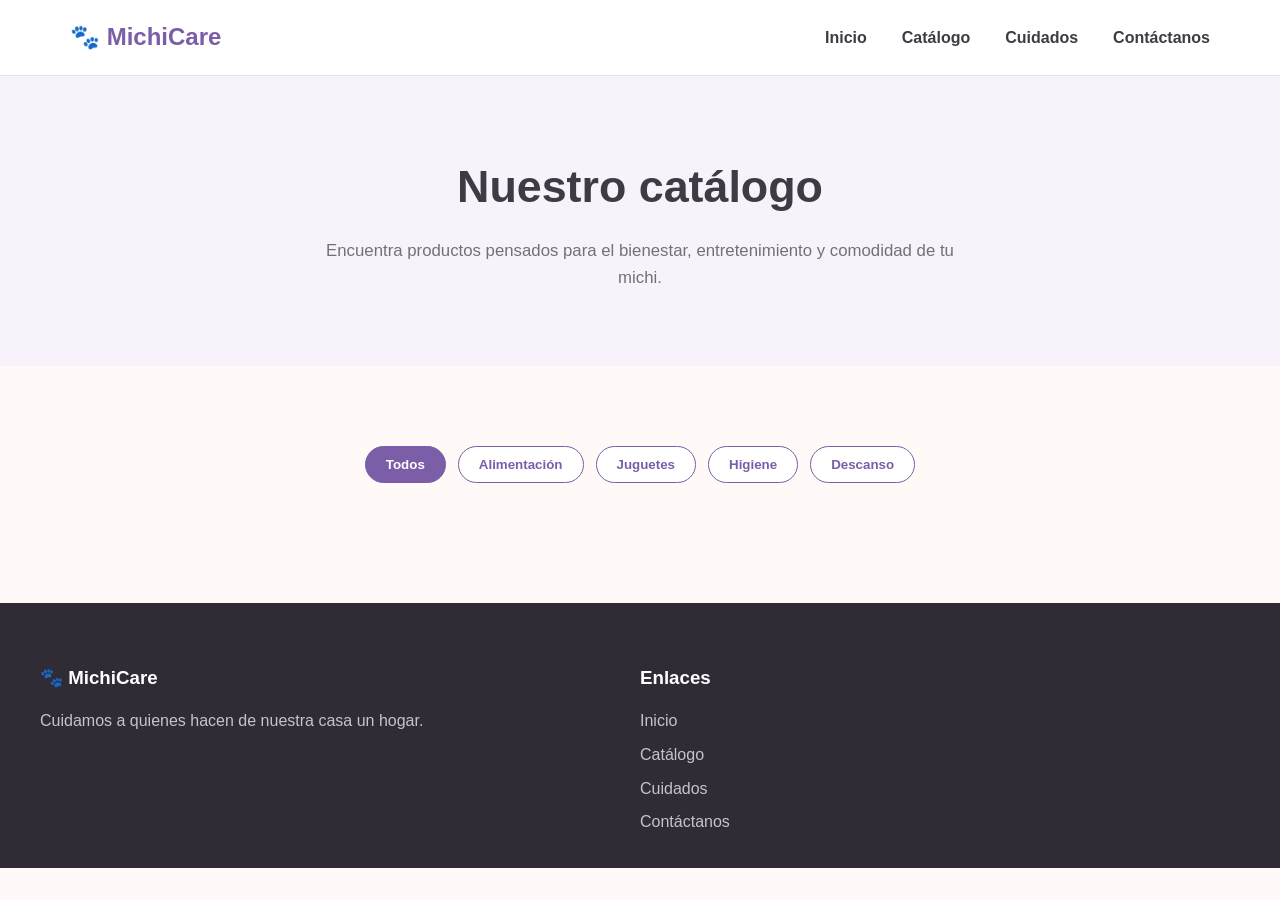
==== catalogo.html @ 88aca86c "Creacion de nuevos html y modificaciones de index y styles" ====
<!DOCTYPE html>
<html lang="es">
<head>
    <meta charset="UTF-8">
    <meta name="viewport" content="width=device-width, initial-scale=1.0">

    <meta name="description" content="Catálogo de productos para gatos de MichiCare.">

    <title>MichiCare | Catálogo</title>

    <link rel="stylesheet" href="styles.css">
</head>

<body>

    <!-- ENCABEZADO -->
    <header class="header">

        <nav class="navbar">

            <a href="index.html" class="logo">
                🐾 MichiCare
            </a>

            <button class="menu-button" id="menu-button">
                ☰
            </button>

            <ul class="nav-menu" id="nav-menu">

                <li>
                    <a href="index.html">Inicio</a>
                </li>

                <li>
                    <a href="catalogo.html">Catálogo</a>
                </li>

                <li>
                    <a href="cuidados.html">Cuidados</a>
                </li>

                <li>
                    <a href="contacto.html">Contáctanos</a>
                </li>

            </ul>

        </nav>

    </header>


    <main>

        <!-- ENCABEZADO DEL CATÁLOGO -->
        <section class="page-header">

            <h1>
                Nuestro catálogo
            </h1>

            <p>
                Encuentra productos pensados para el bienestar,
                entretenimiento y comodidad de tu michi.
            </p>

        </section>


        <!-- CATÁLOGO -->
        <section class="section">

            <div class="catalog-filters">

                <button
                    class="filter-button active"
                    data-category="todos"
                >
                    Todos
                </button>

                <button
                    class="filter-button"
                    data-category="alimentacion"
                >
                    Alimentación
                </button>

                <button
                    class="filter-button"
                    data-category="juguetes"
                >
                    Juguetes
                </button>

                <button
                    class="filter-button"
                    data-category="higiene"
                >
                    Higiene
                </button>

                <button
                    class="filter-button"
                    data-category="descanso"
                >
                    Descanso
                </button>

            </div>


            <!-- JavaScript genera los productos aquí -->
            <div
                id="products-container"
                class="products-grid"
            >
            </div>

        </section>

    </main>


    <!-- FOOTER -->
    <footer class="footer">

        <div class="footer-content">

            <div>
                <h3>🐾 MichiCare</h3>

                <p>
                    Cuidamos a quienes hacen de nuestra casa
                    un hogar.
                </p>
            </div>


            <div>

                <h3>Enlaces</h3>

                <ul>

                    <li>
                        <a href="index.html">Inicio</a>
                    </li>

                    <li>
                        <a href="catalogo.html">Catálogo</a>
                    </li>

                    <li>
                        <a href="cuidados.html">Cuidados</a>
                    </li>

                    <li>
                        <a href="contacto.html">Contáctanos</a>
                    </li>

                </ul>

            </div>

        </div>
    </footer>
</body>
</html>
---- styles.css ----
/* =========================================
   VARIABLES
========================================= */

:root {
    --color-primary: #7b5ea7;
    --color-primary-dark: #62468d;
    --color-secondary: #f3eafa;

    --color-background: #fffaf7;
    --color-light: #f8f3fb;
    --color-white: #ffffff;

    --color-text: #3f3a43;
    --color-text-light: #756f78;
    --color-text-dark: black;

    --color-border: #e5dfe8;

    --shadow: 0 8px 25px rgba(70, 50, 80, 0.08);

    --radius: 16px;
    --radius-small: 10px;

    --max-width: 1200px;

    --transition: 0.3s ease;
}


/* =========================================
   RESET
========================================= */

* {
    margin: 0;
    padding: 0;
    box-sizing: border-box;
}

html {
    scroll-behavior: smooth;
}

body {
    font-family: Arial, Helvetica, sans-serif;
    background-color: var(--color-background);
    color: var(--color-text);
    line-height: 1.6;
}

img {
    width: 100%;
    display: block;
}

a {
    text-decoration: none;
    color: inherit;
}

ul {
    list-style: none;
}


/* =========================================
   HEADER Y NAVEGACIÓN
========================================= */

.header {
    background-color: var(--color-white);
    border-bottom: 1px solid var(--color-border);
    position: sticky;
    top: 0;
    z-index: 1000;
}

.navbar {
    max-width: var(--max-width);
    margin: 0 auto;
    min-height: 75px;
    display: flex;
    align-items: center;
    justify-content: space-between;
    padding: 0 30px;
}


/* LOGO */

.logo {
    font-size: 1.5rem;
    font-weight: bold;
    color: var(--color-primary);
    transition: var(--transition);
}

.logo:hover {
    color: var(--color-primary-dark);
}


/* MENÚ */

.nav-menu {
    display: flex;
    align-items: center;
    gap: 35px;
}

.nav-menu a {
    color: var(--color-text);
    font-weight: 600;
    transition: var(--transition);
}

.nav-menu a:hover {
    color: var(--color-primary);
}


/* BOTÓN MENÚ MÓVIL */

.menu-button {
    display: none;

    border: none;
    background: none;

    font-size: 1.8rem;
    cursor: pointer;

    color: var(--color-primary);
}


/* =========================================
   BOTONES
========================================= */

.button {
    display: inline-block;
    padding: 12px 24px;
    background-color: var(--color-primary);
    color: var(--color-white);
    border: none;
    border-radius: 30px;
    font-weight: bold;
    cursor: pointer;
    transition: var(--transition);
}

.button:hover {
    background-color: var(--color-primary-dark);
    transform: translateY(-2px);
}

.button-light {
    background-color: var(--color-white);
    color: var(--color-primary);
}

.button-light:hover {
    background-color: var(--color-secondary);
}


/* =========================================
   SECCIONES GENERALES
========================================= */

.section {
    max-width: var(--max-width);
    margin: 0 auto;
    padding: 80px 30px;
}


.section-light {
    max-width: none;
    background-color:#a477e9;
    padding-left: max(30px, calc((100% - var(--max-width)) / 2));
    padding-right: max(30px, calc((100% - var(--max-width)) / 2));

    position: relative;
    margin-top: 60px;
    margin-bottom: 60px;
}
.section-light::before,
.section-light::after {
    content: "";
    position: absolute;
    left: 0;
    width: 100%;
    height: 80px;
    background-color:#a477e9;
    z-index: -1;
}

.section-light::before {
    top: -40px;
    border-radius: 50% 50% 0 0;
}

.section-light::after {
    bottom: -40px;
    border-radius: 0 0 50% 50%;
}


.section h2 {
    text-align: center;
    font-size: 2rem;
    margin-bottom: 15px;
    color: var(--color-text);
}

.section-intro {
    max-width: 700px;
    margin: 0 auto 45px;
    text-align: center;
    color: var(--color-text-light);
}


/* =========================================
   HERO - INICIO
========================================= */

.hero {
    max-width: var(--max-width);
    margin: 0 auto;
    min-height: 550px;
    padding: 70px 30px;
    display: flex;
    align-items: center;
    gap: 60px;
    background-color: #c5b3dfde;
    border-radius: 70PX;
}

.hero-content {
    flex: 1;
}

.hero-subtitle {
    color: var(--color-primary);

    font-weight: bold;

    margin-bottom: 10px;
}

.hero h1 {
    font-size: 3.2rem;
    line-height: 1.15;

    margin-bottom: 20px;

    color: var(--color-text);
}

.hero-content > p:not(.hero-subtitle) {
    color: var(--color-text-light);

    font-size: 1.1rem;

    max-width: 550px;

    margin-bottom: 30px;
}

.hero-image {
    flex: 1;

    max-width: 500px;
}

.hero-image img {
    height: 400px;

    object-fit: cover;

    border-radius: 30px;

    box-shadow: var(--shadow);
}


/* =========================================
   CATEGORÍAS
========================================= */

.categories-grid {
    display:grid;
    grid-template-columns: repeat(4, 1fr);
    gap: 25px;
}

.category-card {
    background-color: var(--color-white);
    padding: 30px 25px;
    border-radius: var(--radius);
    text-align: center;
    box-shadow: var(--shadow);
    transition: var(--transition);
}

.category-card:hover {
    transform: translateY(-5px);
    background-color: #ab8dd8bb
}

.category-icon {
    font-size: 2.5rem;
    margin-bottom: 15px;
}

.category-card h3 {
    margin-bottom: 10px;
}

.category-card p {
    color: var(--color-text-light);

    font-size: 0.95rem;

    margin-bottom: 15px;
}

.category-card a {
    color: var(--color-primary);

    font-weight: bold;
}


/* =========================================
   PRODUCTOS
========================================= */

.products-preview {
    display: grid;
    grid-template-columns: repeat(3, 1fr);
    gap: 25px;
    max-width: 1000px;
    margin: 0 auto;
}

.products-grid {
    display: grid;
    grid-template-columns: repeat(4, 1fr);
    gap: 25px;
}


/* TARJETA DEL PRODUCTO */

.product-card {
    background-color: var(--color-white);
    border-radius: var(--radius);
    overflow: hidden;
    box-shadow: var(--shadow);
    transition: var(--transition);
}

.product-card:hover {
    transform: translateY(-5px);
}

.product-card img {
    height: 220px;

    object-fit: cover;
}

.product-info {
    padding: 22px;
}

.product-category {
    display: inline-block;

    color: var(--color-primary);

    font-size: 0.8rem;

    font-weight: bold;

    text-transform: uppercase;

    margin-bottom: 5px;
}

.product-card h3 {
    margin-bottom: 8px;
}

.product-card p {
    color: var(--color-text-light);

    font-size: 0.9rem;

    margin-bottom: 12px;
}

.product-card strong {
    display: block;

    color: var(--color-primary);

    font-size: 1.1rem;

    margin-bottom: 15px;
}


/* BOTÓN PARA CENTRAR */

.center-button {
    text-align: center;

    margin-top: 40px;
}


/* =========================================
   FILTROS DEL CATÁLOGO
========================================= */

.catalog-filters {
    display: flex;

    justify-content: center;

    flex-wrap: wrap;

    gap: 12px;

    margin-bottom: 40px;
}

.filter-button {
    padding: 10px 20px;

    border: 1px solid var(--color-primary);

    background-color: var(--color-white);

    color: var(--color-primary);

    border-radius: 25px;

    cursor: pointer;

    font-weight: 600;

    transition: var(--transition);
}

.filter-button:hover,
.filter-button.active {
    background-color: var(--color-primary);

    color: var(--color-white);
}


/* =========================================
   ADELANTO DE CUIDADOS - INICIO
========================================= */

.care-preview {
    display: grid;

    grid-template-columns: repeat(3, 1fr);

    gap: 25px;

    max-width: 1000px;

    margin: 0 auto;
}

.care-card {
    background-color: var(--color-white);

    padding: 30px;

    border-radius: var(--radius);

    text-align: center;

    box-shadow: var(--shadow);
}

.care-icon {
    font-size: 2.5rem;

    margin-bottom: 15px;
}

.care-card h3 {
    margin-bottom: 10px;
}

.care-card p {
    color: var(--color-text-light);
}


/* =========================================
   ENCABEZADO DE PÁGINAS INTERNAS
========================================= */

.page-header {
    background-color: var(--color-light);

    text-align: center;

    padding: 75px 30px;
}

.page-header h1 {
    font-size: 2.8rem;

    margin-bottom: 15px;
}

.page-header p {
    max-width: 650px;

    margin: 0 auto;

    color: var(--color-text-light);

    font-size: 1.05rem;
}


/* =========================================
   PÁGINA DE CUIDADOS
========================================= */

.care-section {
    max-width: var(--max-width);

    margin: 0 auto;

    padding: 80px 30px;

    display: grid;

    grid-template-columns: 1fr 1fr;

    align-items: center;

    gap: 70px;
}

.care-section.reverse {
    background-color: var(--color-light);

    max-width: none;

    padding-left: max(30px, calc((100% - var(--max-width)) / 2));
    padding-right: max(30px, calc((100% - var(--max-width)) / 2));
}

.care-section.reverse .care-section-image {
    order: 2;
}

.care-section.reverse .care-section-content {
    order: 1;
}

.care-section-image {
    max-width: 500px;
}

.care-section-image img {
    height: 350px;

    object-fit: cover;

    border-radius: var(--radius);

    box-shadow: var(--shadow);
}

.care-section-content {
    max-width: 550px;
}

.care-number {
    color: var(--color-primary);

    font-weight: bold;

    font-size: 0.9rem;
}

.care-section-content h2 {
    font-size: 2.2rem;

    margin: 8px 0 20px;
}

.care-section-content p {
    color: var(--color-text-light);

    margin-bottom: 15px;
}


/* =========================================
   CONTACTO
========================================= */

.contact-preview {
    background-color: var(--color-primary);

    color: var(--color-white);

    padding: 80px 30px;

    text-align: center;
}

.contact-preview > div {
    max-width: 700px;

    margin: 0 auto;
}

.contact-preview h2 {
    font-size: 2rem;

    margin-bottom: 15px;
}

.contact-preview p {
    margin-bottom: 25px;
}


/* PÁGINA CONTACTO */

.contact-section {
    max-width: var(--max-width);
    margin: 0 auto;
    padding: 80px 30px;
    display: grid;
    grid-template-columns: 1fr 1fr;
    gap: 70px;
    align-items: start;
}

.contact-info h2 {
    font-size: 2.2rem;
    margin-bottom: 15px;
}

.contact-info > p {
    color: var(--color-text-light);

    margin-bottom: 35px;
}

.contact-item {
    margin-bottom: 25px;
}

.contact-item strong {
    color: var(--color-primary);
}

.contact-item p {
    color: var(--color-text-light);
}


/* FORMULARIO */

.contact-form-container {
    background-color: var(--color-white);
    padding: 35px;
    border-radius: var(--radius);
    box-shadow: var(--shadow);
}

.form-group {
    margin-bottom: 20px;
}

.form-group label {
    display: block;
    font-weight: bold;
    margin-bottom: 7px;
}

.form-group input,
.form-group textarea {
    width: 100%;
    padding: 12px 14px;
    border: 1px solid var(--color-border);
    border-radius: var(--radius-small);
    font-family: inherit;
    font-size: 1rem;
    outline: none;
    transition: var(--transition);
}

.form-group input:focus,
.form-group textarea:focus {
    border-color: var(--color-primary);
}

.form-group textarea {
    resize: vertical;
}

.error-message {
    display: block;
    color: #c0392b;
    font-size: 0.85rem;
    margin-top: 5px;
    min-height: 18px;
}

.success-message {
    color: #27854a;
    font-weight: bold;
    margin-top: 15px;
}


/* =========================================
   FOOTER
========================================= */

.footer {
    background-color: #302b35;
    color: var(--color-white);
    padding: 60px 30px 25px;
}

.footer-content {
    max-width: var(--max-width);
    margin: 0 auto;
    display: grid;
    grid-template-columns: 2fr 1fr 1fr;
    gap: 50px;
}

.footer h3 {
    margin-bottom: 15px;
}

.footer p {
    color: #c8c2ca;
}

.footer ul li {
    margin-bottom: 8px;
}

.footer a {
    color: #c8c2ca;

    transition: var(--transition);
}

.footer a:hover {
    color: var(--color-white);
}

.copyright {
    max-width: var(--max-width);

    margin: 40px auto 0;

    padding-top: 20px;

    border-top: 1px solid #514b56;

    text-align: center;
    font-size: 0.85rem;
}


/* =========================================
   TABLET
========================================= */

@media (max-width: 900px) {

    /* HERO */

    .hero {
        gap: 35px;
    }

    .hero h1 {
        font-size: 2.5rem;
    }

    /* CATEGORÍAS */
    .categories-grid {
        grid-template-columns: repeat(2, 1fr);
    }

    /* PRODUCTOS */
    .products-grid {
        grid-template-columns: repeat(2, 1fr);
    }


    /* CUIDADOS */
    .care-section {
        gap: 40px;
    }

    /* FOOTER */

    .footer-content {
        grid-template-columns: 1fr 1fr;
    }

}


/* =========================================
   MÓVIL
========================================= */

@media (max-width: 650px) {

    /* NAVBAR */

    .navbar {
        min-height: 65px;
        padding: 0 20px;
    }

    .menu-button {
        display: block;
    }

    .nav-menu {
        position: absolute;
        top: 65px;
        left: 0;
        width: 100%;
        background-color: var(--color-white);
        border-top: 1px solid var(--color-border);
        display: none;
        flex-direction: column;
        align-items: stretch;
        gap: 0;
    }

    .nav-menu.show {
        display: flex;
    }

    .nav-menu li {
        text-align: center;
        border-bottom: 1px solid var(--color-border);
    }

    .nav-menu a {
        display: block;
        padding: 15px;
    }


    /* HERO */
  
    .hero {
        flex-direction: column;
        text-align: center;
        padding: 50px 20px;
    }
    
    .hero h1 {
        font-size: 2.2rem;
    }

    .hero-content > p:not(.hero-subtitle) {
        margin-left: auto;
        margin-right: auto;
    }

    .hero-image {
        max-width: 100%;
    }

    .hero-image img {
        height: 300px;
    }


    /* SECCIONES */

    .section {
        padding: 60px 20px;
    }

    .section-light {
        padding-left: 20px;
        padding-right: 20px;
    }

    .section h2 {
        font-size: 1.7rem;
    }


    /* CATEGORÍAS */

    .categories-grid {
        grid-template-columns: 1fr;
    }


    /* PRODUCTOS */

    .products-preview {
        grid-template-columns: 1fr;
    }

    .products-grid {
        grid-template-columns: 1fr;
    }

    .product-card img {
        height: 250px;
    }


    /* CUIDADOS PREVIEW */

    .care-preview {
        grid-template-columns: 1fr;
    }


    /* ENCABEZADO */

    .page-header {
        padding: 55px 20px;
    }

    .page-header h1 {
        font-size: 2.2rem;
    }


    /* CUIDADOS */

    .care-section {
        grid-template-columns: 1fr;

        padding: 60px 20px;

        gap: 30px;
    }

    .care-section.reverse {
        padding-left: 20px;
        padding-right: 20px;
    }

    .care-section.reverse .care-section-image {
        order: 1;
    }

    .care-section.reverse .care-section-content {
        order: 2;
    }

    .care-section-image {
        max-width: 100%;
    }

    .care-section-image img {
        height: 280px;
    }

    .care-section-content h2 {
        font-size: 1.8rem;
    }


    /* CONTACTO */

    .contact-section {
        grid-template-columns: 1fr;

        padding: 60px 20px;

        gap: 40px;
    }

    .contact-info h2 {
        font-size: 1.8rem;
    }

    .contact-form-container {
        padding: 25px 20px;
    }


    /* FOOTER */

    .footer {
        padding: 50px 20px 20px;
    }

    .footer-content {
        grid-template-columns: 1fr;

        gap: 30px;
    }

}
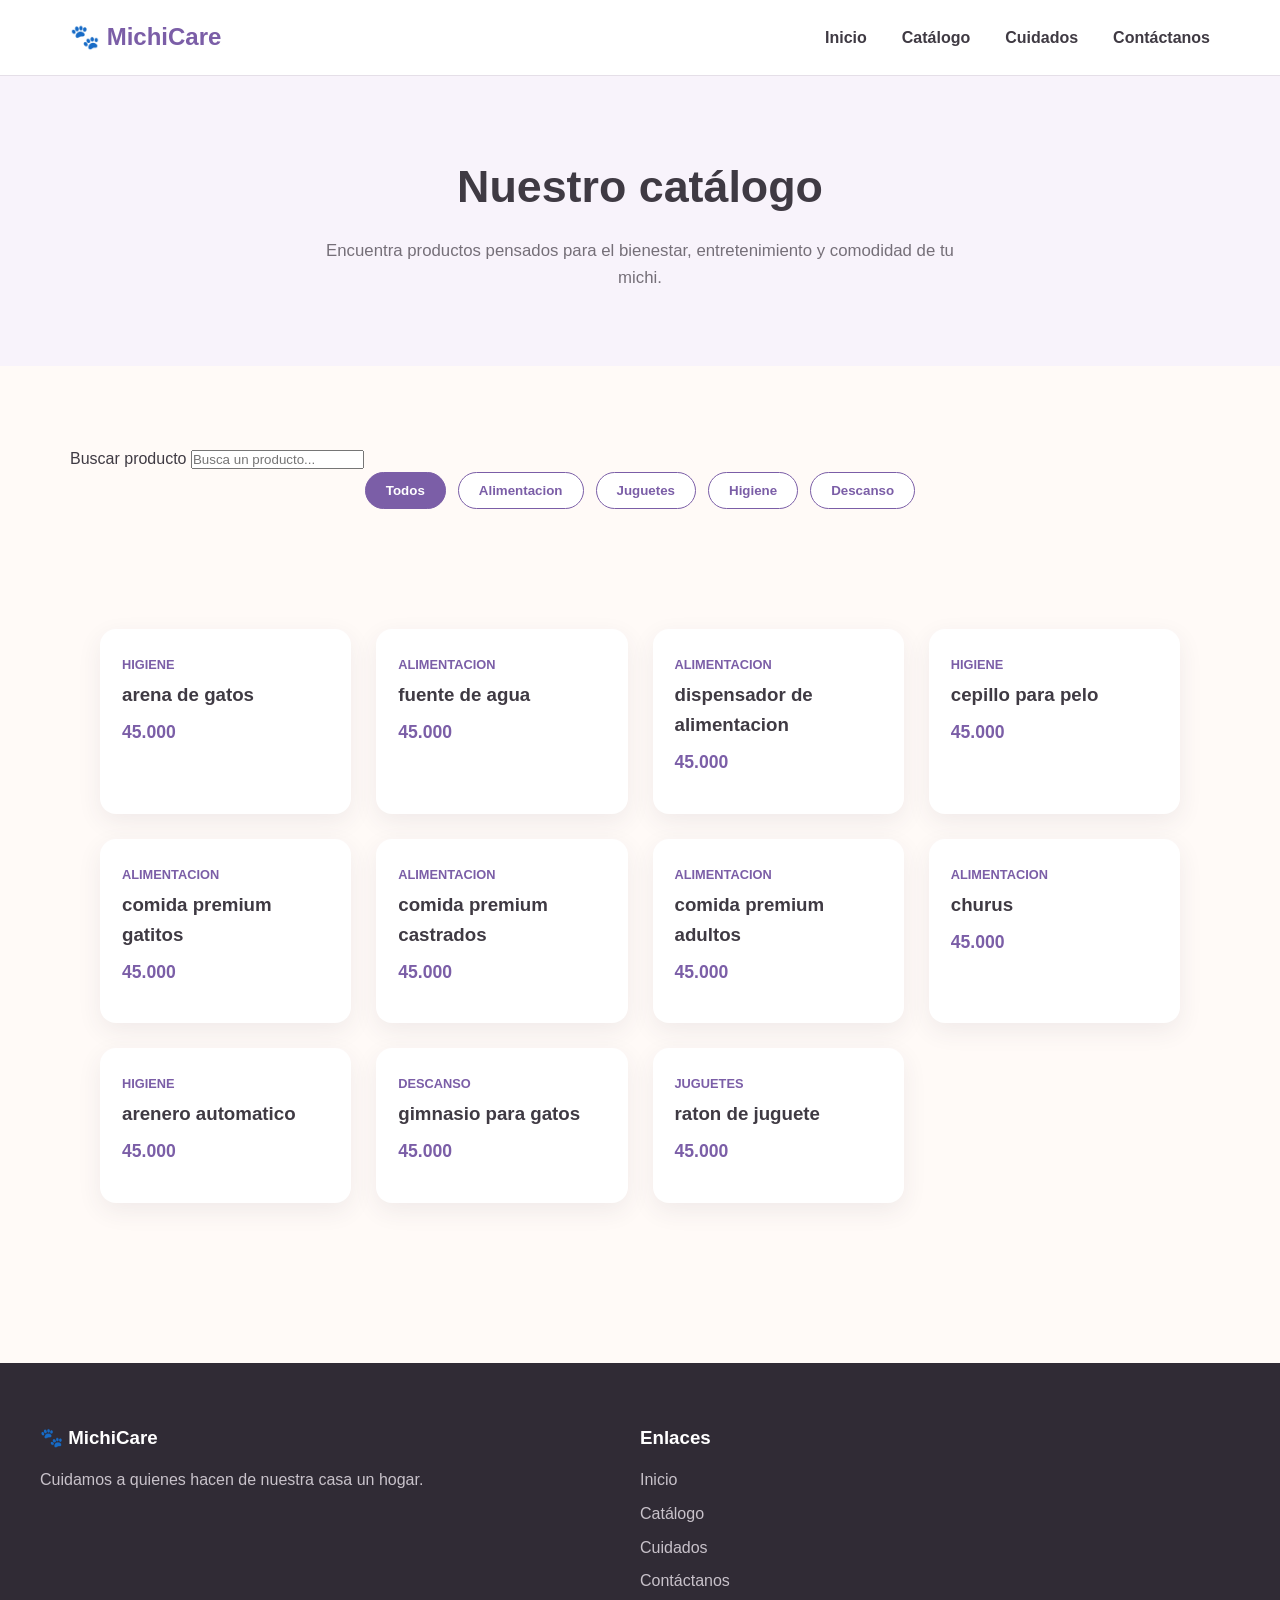
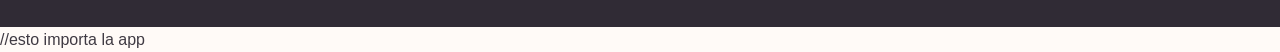
==== commit 28fcebf6: "Creación del archivo app.js, integrando las tarjetas de producto y la funcionalidad de los botones y" ====
--- a/catalogo.html
+++ b/catalogo.html
@@ -28,31 +28,17 @@
 
             <ul class="nav-menu" id="nav-menu">
 
-                <li>
-                    <a href="index.html">Inicio</a>
-                </li>
-
-                <li>
-                    <a href="catalogo.html">Catálogo</a>
-                </li>
-
-                <li>
-                    <a href="cuidados.html">Cuidados</a>
-                </li>
-
-                <li>
-                    <a href="contacto.html">Contáctanos</a>
-                </li>
-
+                <li><a href="index.html">Inicio</a></li>
+                <li><a href="catalogo.html">Catálogo</a></li>
+                <li><a href="cuidados.html">Cuidados</a></li>
+                <li><a href="contacto.html">Contáctanos</a></li>
             </ul>
 
         </nav>
 
     </header>
 
-
     <main>
-
         <!-- ENCABEZADO DEL CATÁLOGO -->
         <section class="page-header">
 
@@ -67,56 +53,30 @@
 
         </section>
 
-
         <!-- CATÁLOGO -->
         <section class="section">
+            <!-- BUSCADOR -->
+            <div class="catalog-search">
+                <label for="search-input">Buscar producto</label>
+                <input type="search" id="search-input" placeholder="Busca un producto...">
+            </div>
 
+            <!-- FILTROS el filter-button active es el que permite ponerle css y ek data-category permite mannupilar los filtros -->
             <div class="catalog-filters">
-
-                <button
-                    class="filter-button active"
-                    data-category="todos"
-                >
-                    Todos
-                </button>
-
-                <button
-                    class="filter-button"
-                    data-category="alimentacion"
-                >
-                    Alimentación
-                </button>
-
-                <button
-                    class="filter-button"
-                    data-category="juguetes"
-                >
-                    Juguetes
-                </button>
-
-                <button
-                    class="filter-button"
-                    data-category="higiene"
-                >
-                    Higiene
-                </button>
-
-                <button
-                    class="filter-button"
-                    data-category="descanso"
-                >
-                    Descanso
-                </button>
-
+                <button class="filter-button active"data-category="todos">Todos</button>
+                <button class="filter-button" data-category="alimentacion">Alimentacion</button>
+                <button class="filter-button" data-category="juguetes">Juguetes</button>
+                <button class="filter-button" data-category="higiene">Higiene</button>
+                <button class="filter-button" data-category="descanso">Descanso</button>
             </div>
 
 
             <!-- JavaScript genera los productos aquí -->
-            <div
-                id="products-container"
-                class="products-grid"
-            >
-            </div>
+            <section class="section">
+                <div
+                    id="lista-productos" class="products-grid">
+                </div>
+            </section>
 
         </section>
 
@@ -166,5 +126,6 @@
 
         </div>
     </footer>
+    <script src= "app.js"></script> //esto importa la app
 </body>
 </html>
--- a/styles.css
+++ b/styles.css
@@ -177,7 +177,7 @@
 }
 
 
-.section-light {
+.section-products {
     max-width: none;
     background-color:#a477e9;
     padding-left: max(30px, calc((100% - var(--max-width)) / 2));
@@ -187,8 +187,8 @@
     margin-top: 60px;
     margin-bottom: 60px;
 }
-.section-light::before,
-.section-light::after {
+.section-products::before,
+.section-products::after {
     content: "";
     position: absolute;
     left: 0;
@@ -198,12 +198,12 @@
     z-index: -1;
 }
 
-.section-light::before {
+.section-products::before {
     top: -40px;
     border-radius: 50% 50% 0 0;
 }
 
-.section-light::after {
+.section-products::after {
     bottom: -40px;
     border-radius: 0 0 50% 50%;
 }
@@ -371,7 +371,6 @@
 
 .product-card img {
     height: 220px;
-
     object-fit: cover;
 }
 
@@ -381,15 +380,10 @@
 
 .product-category {
     display: inline-block;
-
     color: var(--color-primary);
-
     font-size: 0.8rem;
-
     font-weight: bold;
-
     text-transform: uppercase;
-
     margin-bottom: 5px;
 }
 
@@ -399,19 +393,14 @@
 
 .product-card p {
     color: var(--color-text-light);
-
     font-size: 0.9rem;
-
     margin-bottom: 12px;
 }
 
 .product-card strong {
     display: block;
-
     color: var(--color-primary);
-
     font-size: 1.1rem;
-
     margin-bottom: 15px;
 }
 
@@ -909,7 +898,7 @@
         padding: 60px 20px;
     }
 
-    .section-light {
+    .section-products {
         padding-left: 20px;
         padding-right: 20px;
     }
